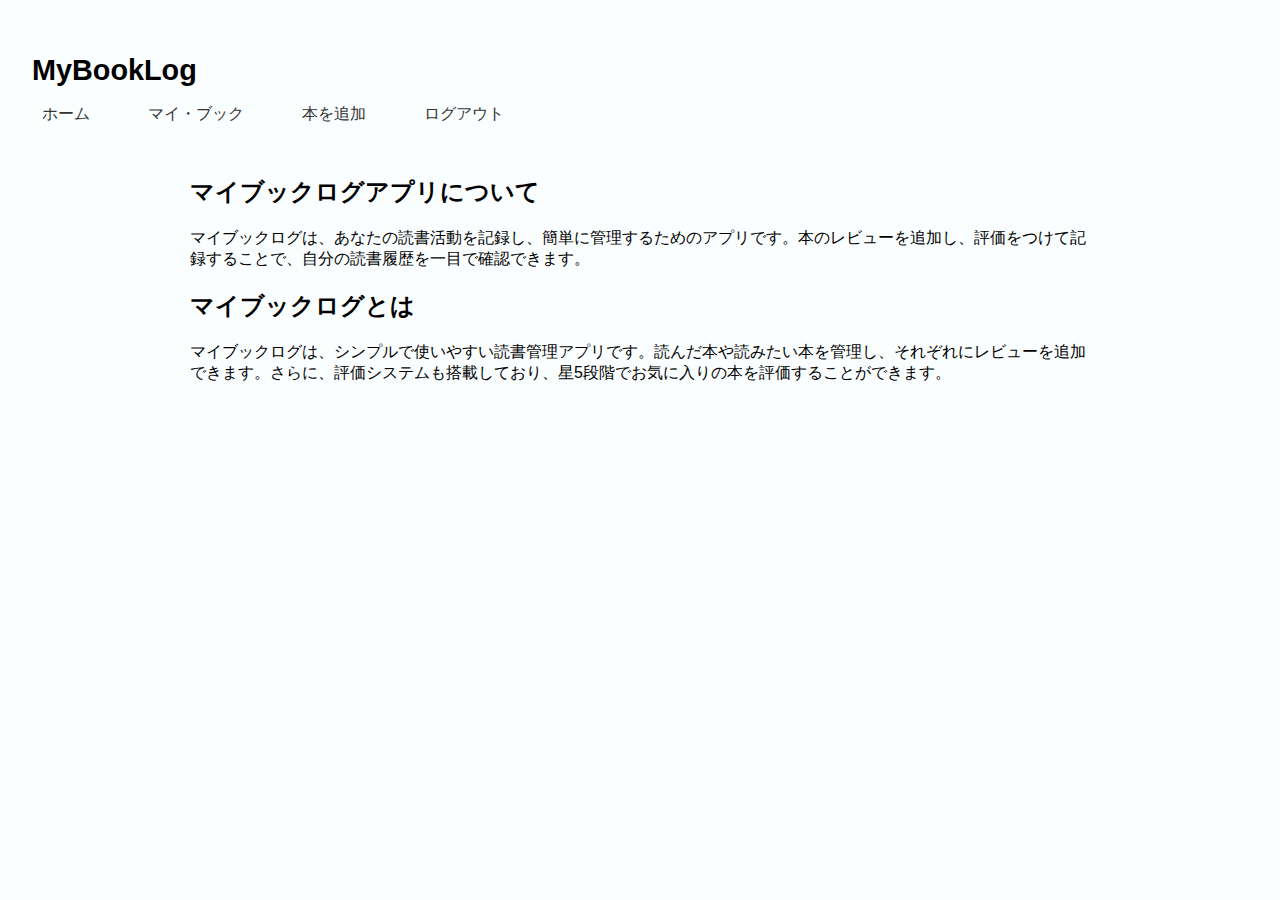
==== syousetu/index.html @ 85da59c8 "Add files via upload" ====
<!DOCTYPE html>
<html lang="ja">
<head>
    <meta charset="UTF-8">
    <meta name="viewport" content="width=device-width, initial-scale=1.0">
    <title>マイブックログ</title>
    <link rel="stylesheet" href="styles.css">
</head>
<body>

    <!-- ヘッダー -->
    <header id="my-book-header">
        <h1>&nbsp;&nbsp;MyBookLog</h1>
    </header>

    <!-- ナビゲーションバー -->
    <nav id="tab-nav">
        <ul>
            <li><a href="index.html">ホーム</a></li>
            <li><a href="my-books.html">マイ・ブック</a></li>
            <li><a href="add-book.html">本を追加</a></li>
            <li><a href="logout.html">ログアウト</a></li>
        </ul>
    </nav>

    <main>
        <section id="about-app">
            <h2>マイブックログアプリについて</h2>
            <p>マイブックログは、あなたの読書活動を記録し、簡単に管理するためのアプリです。本のレビューを追加し、評価をつけて記録することで、自分の読書履歴を一目で確認できます。</p>
        </section>

        <section id="about-booklog">
            <h2>マイブックログとは</h2>
            <p>マイブックログは、シンプルで使いやすい読書管理アプリです。読んだ本や読みたい本を管理し、それぞれにレビューを追加できます。さらに、評価システムも搭載しており、星5段階でお気に入りの本を評価することができます。</p>
        </section>
    </main>

    <div id="loading-screen" class="loading-screen">
        <div class="spinner"></div>
    </div>



</body>
</html>
---- syousetu/styles.css ----
/* スクロールバーを常に表示する */
html, body {
    overflow: scroll; /* 常にスクロールバーを表示 */
}

/* 全体のbodyスタイル */
body {
    font-family: Arial, sans-serif; /* ページ全体のフォント設定 */
    margin: 0; /* デフォルトのマージンを削除 */
    padding: 0; /* デフォルトのパディングを削除 */
    background-color: #fbfeff; /* 背景色をライトグレーに設定 */
    min-height: 100vh; /* ビューポートの高さに合わせる */
    box-sizing: border-box; /* パディングとボーダーを幅と高さに含める */
    padding-bottom: 5rem; /* フッターの高さに合わせて下部のパディングを調整 */
}


#my-book-header {
    background-color: #fbfeff; /* 背景色 */
    color: #000000; /* テキスト色 */
    padding: 0.5rem 1rem; /* 内側の余白を調整 */
    text-align: left; /* 左揃えに変更 */
    font-size: 0.9rem; /* フォントサイズを調整 */
	
    font-family: 'Anton', sans-serif;
    position: relative; /* 親要素の位置を相対に設定 */
    top: 3vh; /* フッターに近づけるために位置を調整 */
}





/* ナビゲーションバー */
#tab-nav {
    background-color: #fbfeff; /* 背景色 */
    display: flex;
    justify-content: flex-start; /* 左揃え */
    padding: 1rem 1rem; /* 上下と左右の余白 */
}

#tab-nav ul {
    list-style: none;
    margin: 0;
    padding: 0;
    display: flex;
}

#tab-nav li {
    margin-right: 1rem; /* タブ間の間隔 */
}

#tab-nav a {
    text-decoration: none; /* 下線を消す */
    color: #333; /* テキストの色 */
    padding: 0.5rem 1rem; /* 内側の余白 */
    border-radius: 8px; /* 角を丸める */
    transition: background-color 0.3s; /* ホバー時のアニメーション */
}

#tab-nav a:hover {
    background-color: #e0e0e0; /* ホバー時の背景色 */
}



/* ナビゲーションメニューのスタイル */
nav ul {
    list-style: none; /* デフォルトのリストスタイルを削除 */
    padding: 0; /* パディングを削除 */
    margin: 0; /* マージンを削除 */
}

nav ul li {
    display: inline; /* リストアイテムをインライン表示 */
    margin: 0 10px; /* リストアイテム間の間隔 */
}

nav ul li a {
    color: #fff; /* リンクの文字色を白に設定 */
    text-decoration: none; /* リンクの下線を削除 */
}

/* メインコンテンツのスタイル */
main {
    padding: 1rem; /* メインコンテンツの内側の余白 */
    max-width: 900px; /* 最大幅を800pxに制限 */
    margin: 0 auto; /* メインコンテンツを水平に中央揃え */
}

/* マイ・ブック内の書籍タイトルのスタイル */
#book-list h3 {
    font-size: 1.5em; /* フォントサイズを大きくする */
    margin: 0; /* マージンをリセット */
    padding: 0; /* パディングをリセット */
    font-weight: bold; /* 太字にする */
}


/* 本のリストのスタイル */
.book-list ul {
    list-style: none; /* デフォルトのリストスタイルを削除 */
    padding: 0; /* パディングを削除 */
    margin: 0; /* マージンを削除 */
}

.book-list ul li {
    background: #fff; /* 白い背景色 */
    border: 1px solid #ddd; /* ライトグレーのボーダー */
    margin-bottom: 10px; /* リストアイテム間の間隔 */
    padding: 20px; /* 内側の余白 */
    border-radius: 5px; /* 角を丸める */
    position: relative; /* 相対位置 */
    box-shadow: 0 4px 6px rgba(0, 0, 0, 0.1), 0 1px 3px rgba(0, 0, 0, 0.08); /* 立体的な影 */
}

.book-list ul li .delete-button {
    position: absolute; /* 絶対位置 */
    top: 10px;
    right: 10px;
    background: none; /* 背景を削除 */
    border: none; /* ボーダーなし */
    padding: 5px; /* 内側の余白 */
    cursor: pointer; /* カーソルをポインタにする */
    border-radius: 4px; /* 角を丸める */
}

.book-list ul li .delete-button svg {
    width: 20px; /* アイコンの幅 */
    height: 20px; /* アイコンの高さ */
}






.book-list ul li h3 {
    margin-top: 0; /* 上のマージンを削除 */
    margin-bottom: 5px; /* 下のマージンを設定 */
}

.book-list ul li p {
    margin: 5px 0; /* 上下のマージンを設定 */
}

.book-list ul li .rating {
    color: gold; /* 星の色を設定 */
    font-size: 1.2rem; /* 星のサイズを設定 */
}

.book-list ul li .review {
    margin-top: 10px; /* 上のマージンを設定 */
    font-style: italic; /* イタリック体 */
}



/* 本の追加フォームのスタイル */
.add-book form {
    background: #fff; /* 白い背景色 */
    border: 1px solid #ddd; /* ライトグレーのボーダー */
    padding: 20px 30px; /* 上下の余白を20pxに、左右の余白を40pxに設定 */
    border-radius: 10px; /* 角を丸める */
    display: flex;
    flex-direction: column; /* 縦に並べる */
    align-items: flex-start; /* フォーム要素を左揃え */
    position: relative; /* ボタンの位置を調整するために親要素を相対位置に設定 */
    box-shadow: 0 4px 6px rgba(0, 0, 0, 0.1), 0 1px 3px rgba(0, 0, 0, 0.08); /* 立体的な影 */
}


/* ラベルのスタイル */
.add-book form label {
    display: block; /* ラベルをブロック要素に設定 */
    margin-bottom: 1px; /* ラベル下のスペースを大きく */
    font-weight: bold; /* ラベルを太字にする */
    font-size: 1rem; /* ラベルの文字サイズを調整 */
}

/* 入力フィールドとテキストエリアのスタイル */
.add-book form input,
.add-book form textarea {
    width: calc(100% - 16px); /* 幅をフルに近づけ、パディングを差し引く */
    padding: 8px; /* 内側の余白 */
    margin-bottom: 15px; /* 下部のスペースを広げる */
    border: 1px solid #ddd; /* ライトグレーのボーダー */
    border-radius: 4px; /* 角を丸める */
    font-size: 1rem; /* フォントサイズを設定 */
}

/* テキストエリアのスタイル */
.add-book form textarea {
    height: 150px; /* テキストエリアの高さを150pxに設定 */
    resize: vertical; /* 縦方向にリサイズ可能にする（必要に応じて） */
}

/* 「本を追加」ボタンのスタイル */
.add-book form button {
    background-color: #007BFF; /* 青色の背景 */
    color: #fff; /* 白い文字色 */
    border: none; /* ボーダーなし */
    padding: 15px 30px; /* ボタン内の余白を広げる */
    cursor: pointer; /* カーソルをポインタにする */
    border-radius: 10px; /* 角を丸める */
    transition: background-color 0.3s ease; /* 背景色が変わるときにアニメーション */
    width: 100%; /* 幅を80%に設定して、フォームの中央に配置 */
    margin-top: 20px; /* 上に少しスペースを追加 */
    position: absolute;
    bottom: -100px; /* フォームの下にボタンをはみ出させる */
    left: 50%;
    transform: translateX(-50%); /* 横中央に配置 */
    font-size: 0.9rem; /* フォントサイズを少し小さくする */
    box-shadow: 0 4px 6px rgba(0, 0, 0, 0.1), 0 1px 3px rgba(0, 0, 0, 0.08); /* 立体的な影 */
}

/* ボタンのホバー効果 */
.add-book form button:hover {
    background-color: #0056b3; /* ホバー時に濃い青に変化 */
    color: #ffffff; /* ホバー時でも文字色は白 */
}

/* フォームの位置調整 */
.add-book form {
    margin-bottom: 50px; /* 下部に余白を追加 */
}



/* レーティングシステムのスタイル */
#rating {
    display: flex;
    flex-direction: row-reverse; /* 右から左に並べる */
    justify-content: flex-start; /* 星を左に配置 */
    margin-bottom: 10px;
    width: fit-content; /* 必要な幅だけ使用する */
}

#rating input {
    display: none; /* ラジオボタンを非表示 */
}

#rating label {
    font-size: 2rem;
    color: #ddd; /* 非選択状態の色 */
    cursor: pointer;
    margin-left: 5px; /* 左側にスペースを追加 */
}

/* 選択されたスターとその左側のスターもゴールドに */
#rating input:checked ~ label {
    color: gold;
}

#rating label:hover,
#rating label:hover ~ label {
    color: gold; /* ホバー時にスターを光らせる */
}

/* ラジオボタンがチェックされた時に全ての前のラベルを光らせる */
#rating input:checked + label,
#rating input:checked + label ~ label {
    color: gold;
}



/* 通知メッセージのスタイル */
#notification {
    position: fixed;
    top: 50%; /* 中央にするための位置調整 */
    left: 50%;
    transform: translate(-50%, -50%); /* 中央にするための位置調整 */
    background-color: grey;
    color: white;
    padding: 15px 30px;
    border-radius: 5px;
    font-size: 1rem;
    display: none; /* 初期状態では非表示 */
    z-index: 1000;
    text-align: center;
}

/* 通知を表示する時に使うクラス */
#notification.show {
    display: block;
}

/* レビュー詳細ボタンのスタイル */
.review-detail-button {
    background-color: white;
    color: #007bff;
    border: 2px solid #ffffff;
    padding: 10px 20px;
    border-radius: 5px;
    cursor: pointer;
    position: absolute; /* 親要素を基準に配置 */
    right: 10px; /* 右端から10px */
    bottom: 16px; /* 下端から10px */
    transition: background-color 0.3s, color 0.3s;
}

.review-detail-button:hover {
    background-color: #007bff;
    color: white;
}


/* 追加するスタイル: 親要素が相対位置であることを確認 */
li {
    position: relative;
}



/* 共通のモーダルスタイル */
.modal {
    display: none; /* 初期状態で非表示 */
    position: fixed;
    z-index: 1;
    left: 0;
    top: 0;
    width: 100%;
    height: 100%;
    background-color: rgba(0,0,0,0.4); /* 背景の暗いグラデーション */
    overflow: auto;
}

.modal-content {
    background-color: #fefefe;
    margin: 20% auto; /* モーダルが画面の中央から20%下に移動する */
    padding: 20px;
    border: 1px solid #888;
    width: 80%; /* 既存のスタイルから引き継ぐ */
    max-width: 700px; /* 80%から最大幅を少し広げる */
    height: auto; /* 高さを自動調整に設定 */
}


.close {
    color: #aaa;
    float: right;
    font-size: 28px;
    font-weight: bold;
}

.close:hover,
.close:focus {
    color: black;
    text-decoration: none;
    cursor: pointer;
}





.modal-buttons {
    display: flex;
    justify-content: space-around;
    margin-top: 20px;
}

.modal-btn {
    padding: 10px 15px;
    border: none;
    cursor: pointer;
    border-radius: 3px;
    font-size: 16px;
    width: 48%; /* ボタンの幅を均等に */
}

.yes-btn {
    background-color: #007bff; /* 青色 */
    color: white;
}

.no-btn {
    background-color: #6c757d; /* グレー */
    color: white;
}




/* ここからログイン画面専用スタイル */
#login-page {
    display: flex;
    justify-content: center;
    align-items: center;
    height: 100vh; /* View Heightの100%を使って画面を中央寄せ */
    background-color: #f5f5f5; /* グレーを基調とした背景色 */
}

#login-page .login-container {
    background-color: white;
    padding: 20px;
    border-radius: 5px;
    box-shadow: 0 0 10px rgba(0, 0, 0, 0.1);
    width: 300px;
    text-align: center;
}

#login-page .form-group {
    margin-bottom: 15px;
}

#login-page label {
    display: block;
    margin-bottom: 5px;
}

#login-page input {
    width: 100%;
    padding: 8px;
    box-sizing: border-box;
    border: 1px solid #ccc;
    border-radius: 4px;
}

#login-page button {
    width: 100%;
    padding: 10px;
    background-color: #007BFF;
    color: white;
    border: none;
    border-radius: 4px;
    cursor: pointer;
}

#login-page button:hover {
    background-color: #0056b3;
}

#login-page a {
    color: #007BFF;
    text-decoration: none;
}

#login-page a:hover {
    text-decoration: underline;
}






/* ここからログアウト画面専用スタイル */
#logout-page {
    display: flex;
    justify-content: center;
    align-items: center;
    height: 100vh; /* View Heightの100%を使って画面を中央寄せ */
    background-color: #f5f5f5; /* グレーを基調とした背景色 */
}

#logout-page .logout-container {
    background-color: white;
    padding: 20px;
    border-radius: 5px;
    box-shadow: 0 0 10px rgba(0, 0, 0, 0.1);
    width: 300px;
    text-align: center;
}

#logout-page h2 {
    margin-bottom: 15px;
}

#logout-page p {
    margin-bottom: 20px;
}

#logout-page button {
    width: 100%;
    padding: 10px;
    background-color: #007BFF;
    color: white;
    border: none;
    border-radius: 4px;
    cursor: pointer;
}

#logout-page button:hover {
    background-color: #0056b3;
}

#logout-page a {
    color: #007BFF;
    text-decoration: none;
}

#logout-page a:hover {
    text-decoration: underline;
}



/* ログイン画面のコンテナスタイル */
.login-again-container {
    background-color: #fff;
    padding: 20px;
    border-radius: 8px;
    box-shadow: 0 4px 8px rgba(0, 0, 0, 0.1);
    width: 300px;
    max-width: 90%; /* 最大幅を制限し、中央に配置するために使う */
    text-align: center; /* テキストを中央に配置 */
}

.login-again-container h2 {
    font-size: 24px;
    color: #333;
    margin-bottom: 10px;
}

.login-again-container p {
    color: #555;
    margin-bottom: 20px;
}

/* ボタンのスタイル */
.btn-return-login button {
    width: 100%;
    padding: 10px;
    background-color: #007BFF;
    color: white;
    border: none;
    border-radius: 4px;
    cursor: pointer;
    text-align: center;
    transition: background-color 0.3s ease-in-out, color 0.3s ease-in-out;
    box-shadow: 0 4px 6px rgba(0, 0, 0, 0.1), 0 1px 3px rgba(0, 0, 0, 0.08); /* 立体的な影 */
}

.btn-return-login button:hover {
    background-color: #0056b3;
    color: white;
}

.btn-return-login a {
    color: #007BFF;
    text-decoration: none;
}

.btn-return-login a:hover {
    text-decoration: underline;
}



.book-list ul li .delete-button {
    position: absolute; /* 絶対位置 */
    top: 10px;
    right: 10px;
    background: none; /* 背景を削除 */
    border: none; /* ボーダーなし */
    padding: 5px; /* 内側の余白 */
    cursor: pointer; /* カーソルをポインタにする */
    border-radius: 4px; /* 角を丸める */
}

.book-list ul li .delete-button svg {
    width: 20px; /* アイコンの幅 */
    height: 20px; /* アイコンの高さ */
}



.book-header {
    display: flex;
    justify-content: space-between;
    align-items: center;
}

.book-header h3 {
    margin: 0;
    font-size: 1.2rem;
}

.book-header .read-date {
    font-size: 0.9rem;
    color: #666;
}


.sort-options-right {
    text-align: right; /* 右寄せ */
    margin-bottom: 20px; /* 下の余白 */
    margin-top: -40px; /* 少し上にズラす */
    display: inline-block; /* 横に並べるためにブロックではなくインラインブロックにする */
    margin-right: 20px; /* 右側に少しスペースを空ける */
}

.sort-options {
    text-align: right; /* 親要素を右寄せ */
}

#sort-order, #sort-order-date {
    padding: 8px;
    font-size: 14px; /* 少し小さめに */
    background-color: #fbfeff; /* ベースカラーを白に */
    border: 2px solid #fbfeff; /* 枠線を青色に固定 */
    border-radius: 6px; /* 角丸を少し小さめに */
    color: #007BFF; /* 文字色を青に */
    cursor: pointer;
    transition: background-color 0.1s ease-in-out, transform 0.1s ease-in-out; /* ホバー時のアニメーション */
}

#sort-order:hover, #sort-order-date:hover {
    background-color: #007BFF; /* ホバー時に濃い青に */
    transform: scale(1.05); /* やや大きくする */
    color: #ffffff; /* ホバー時の文字色を白に */
}

/* フォーカス時に黒い枠が表示されるのを抑える */
#sort-order:focus, #sort-order-date:focus {
    outline: none; /* フォーカス時のデフォルト枠を削除 */
    border: 1px solid transparent; /* 黒い枠を透明にする */
}


/* ページネーションのスタイルを追加 */
.pagination {
    display: flex;
    justify-content: center;
    margin-top: 20px;
}

#pagination-list {
    list-style-type: none;
    padding: 0;
    display: flex;
}

#pagination-list li {
    margin: 0 5px;
}

#pagination-list a {
    text-decoration: none;
    color: #007BFF;
    padding: 5px 10px;
    border-radius: 4px;
}

#pagination-list a.active, #pagination-list a:hover {
    color: #0056b3;
    font-weight: bold;
    background-color: #e0e0e0;
}

#pagination-list a.disabled {
    color: #ccc;
    pointer-events: none;
}
    



.sort-options-left, .sort-options-right {
    display: inline-block; /* 並行配置のために inline-block を使用 */
    vertical-align: top;   /* 上端をそろえるために配置 */
}


/* ソートオプションのレイアウト調整 */
.sort-options-left {
    display: flex;
    align-items: center;
    margin-right: 20px; /* 右側の余白調整 */
}

.search-label {
    margin-right: 10px;
}

#search-input {
    padding: 5px;
    width: 50%;
    max-width: 400px; /* 最大幅を設定 */
    font-size: 14px;
    border: 1px solid #ccc;
    border-radius: 4px;
    box-shadow: 0 4px 6px rgba(0, 0, 0, 0.1), 0 1px 3px rgba(0, 0, 0, 0.08); /* 立体的な影 */
}




.loading-screen {
    position: fixed;
    top: 0;
    left: 0;
    width: 100%;
    height: 100%;
    background-color: rgba(255, 255, 255, 0.8);
    display: flex;
    justify-content: center;
    align-items: center;
    z-index: 9999; /* 他の要素より高い値に設定 */
    visibility: hidden;
    opacity: 0;
    transition: visibility 0s linear 0.3s, opacity 0.3s linear;
}

.loading-screen.active {
    visibility: visible;
    opacity: 1;
    transition-delay: 0s;
}


/* スピナーのスタイル */
.spinner {
    width: 50px;
    height: 50px;
    border: 6px solid #ccc;
    border-top: 6px solid #007BFF; /* スピナーのアクセントカラー */
    border-radius: 50%;
    animation: spin 1s linear infinite;
}

/* スピナーのアニメーション */
@keyframes spin {
    0% {
        transform: rotate(0deg);
    }
    100% {
        transform: rotate(360deg);
    }
}
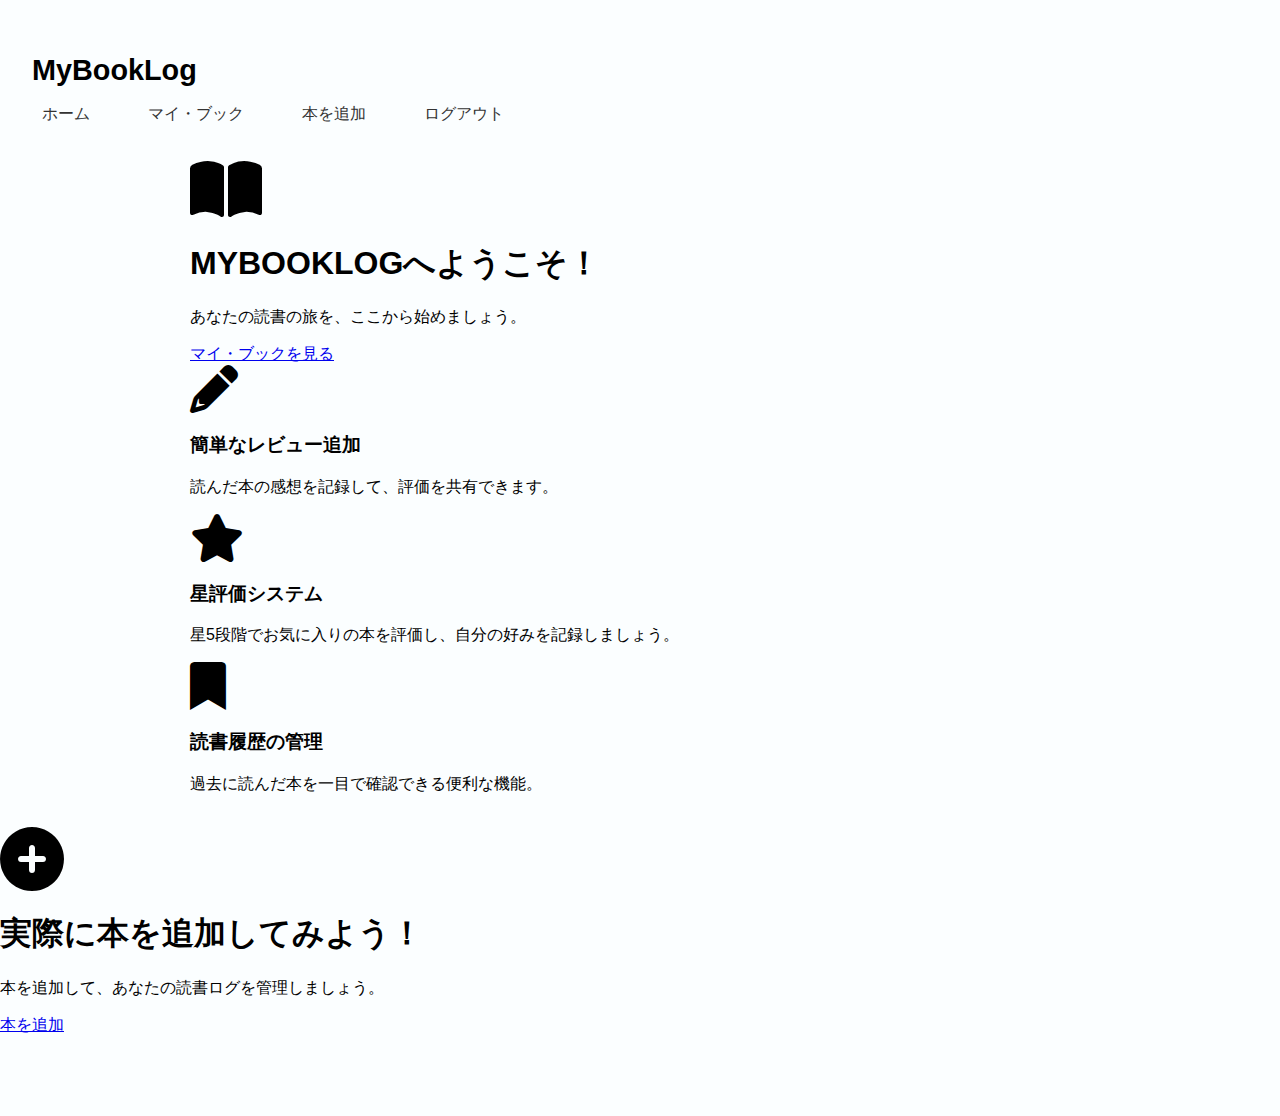
==== commit 05d72877: "Update index.html" ====
--- a/syousetu/index.html
+++ b/syousetu/index.html
@@ -1,10 +1,13 @@
 <!DOCTYPE html>
 <html lang="ja">
+    
 <head>
     <meta charset="UTF-8">
     <meta name="viewport" content="width=device-width, initial-scale=1.0">
     <title>マイブックログ</title>
     <link rel="stylesheet" href="styles.css">
+    <!-- Font AwesomeのCDNリンクを追加 -->
+    <link rel="stylesheet" href="https://cdnjs.cloudflare.com/ajax/libs/font-awesome/6.0.0-beta3/css/all.min.css">
 </head>
 <body>
 
@@ -23,23 +26,57 @@
         </ul>
     </nav>
 
-    <main>
-        <section id="about-app">
-            <h2>マイブックログアプリについて</h2>
-            <p>マイブックログは、あなたの読書活動を記録し、簡単に管理するためのアプリです。本のレビューを追加し、評価をつけて記録することで、自分の読書履歴を一目で確認できます。</p>
+    <!-- メインコンテンツ -->
+    <main id="main-content">
+        <section id="hero-section">
+            <div class="hero-image">
+                <i class="fas fa-book-open fa-4x"></i> <!-- アイコンを追加 -->
+            </div>
+            <div class="hero-text">
+                <h1>MYBOOKLOGへようこそ！</h1>
+                <p>あなたの読書の旅を、ここから始めましょう。</p>
+                <a href="my-books.html" class="cta-button">マイ・ブックを見る</a>
+            </div>
         </section>
 
-        <section id="about-booklog">
-            <h2>マイブックログとは</h2>
-            <p>マイブックログは、シンプルで使いやすい読書管理アプリです。読んだ本や読みたい本を管理し、それぞれにレビューを追加できます。さらに、評価システムも搭載しており、星5段階でお気に入りの本を評価することができます。</p>
+
+
+
+        <section id="features">
+            <div class="feature-item">
+                <i class="fas fa-pencil-alt fa-3x"></i> <!-- アイコンを追加 -->
+                <h3>簡単なレビュー追加</h3>
+                <p>読んだ本の感想を記録して、評価を共有できます。</p>
+            </div>
+            <div class="feature-item">
+                <i class="fas fa-star fa-3x"></i> <!-- アイコンを追加 -->
+                <h3>星評価システム</h3>
+                <p>星5段階でお気に入りの本を評価し、自分の好みを記録しましょう。</p>
+            </div>
+            <div class="feature-item">
+                <i class="fas fa-bookmark fa-3x"></i> <!-- アイコンを追加 -->
+                <h3>読書履歴の管理</h3>
+                <p>過去に読んだ本を一目で確認できる便利な機能。</p>
+            </div>
         </section>
     </main>
 
+    <!-- 新しく追加するセクション -->
+    <section id="add-book-prompt" class="hero-section">
+        <div class="hero-image">
+            <i class="fas fa-plus-circle fa-4x"></i> <!-- アイコンを追加 -->
+        </div>
+        <div class="hero-text">
+            <h1>実際に本を追加してみよう！</h1>
+            <p>本を追加して、あなたの読書ログを管理しましょう。</p>
+            <a href="add-book.html" class="cta-button">本を追加</a>
+        </div>
+    </section>
+
+    <!-- ローディング画面 -->
     <div id="loading-screen" class="loading-screen">
         <div class="spinner"></div>
     </div>
 
-
-
 </body>
 </html>
--- a/syousetu/styles.css
+++ b/syousetu/styles.css
@@ -267,26 +267,88 @@
 
 
 
+/* オーバーレイのスタイル */
+#overlay {
+    display: none; /* 初期状態では非表示 */
+    position: fixed;
+    top: 0;
+    left: 0;
+    width: 100%;
+    height: 100%;
+    background-color: rgba(0, 0, 0, 0.5); /* グレーアウト背景 */
+    z-index: 999; /* 通知の下に配置 */
+}
+
 /* 通知メッセージのスタイル */
 #notification {
     position: fixed;
-    top: 50%; /* 中央にするための位置調整 */
+    top: 50%;
     left: 50%;
-    transform: translate(-50%, -50%); /* 中央にするための位置調整 */
-    background-color: grey;
-    color: white;
-    padding: 15px 30px;
-    border-radius: 5px;
+    transform: translate(-50%, -50%);
+    background-color: #fff; /* 白い背景 */
+    color: #333; /* 通常の文字色 */
+    padding: 30px 60px;
+    border-radius: 20px;
     font-size: 1rem;
-    display: none; /* 初期状態では非表示 */
+    display: none;
     z-index: 1000;
     text-align: center;
+    box-shadow: 0 0 15px rgba(0, 0, 0, 0.3); /* 影をつけて浮き上がる感じ */
+    opacity: 0;
+    animation: showNotification 0.5s ease-out forwards; /* 表示時のアニメーション */
+    max-width: 400px; /* 最大幅を設定 */
+    width: 100%; /* 幅を広めに設定 */
+    height: auto; /* 高さを自動調整 */
 }
 
 /* 通知を表示する時に使うクラス */
 #notification.show {
     display: block;
-}
+    animation: showNotification 0.5s ease-out forwards; /* アニメーションで表示 */
+}
+
+/* オーバーレイを表示する時に使うクラス */
+#overlay.show {
+    display: block;
+}
+
+/* 通知のアニメーション（表示時） */
+@keyframes showNotification {
+    0% {
+        transform: translate(-50%, -40%); /* 上から浮き上がる */
+        opacity: 0;
+    }
+    100% {
+        transform: translate(-50%, -50%); /* 通常の位置に */
+        opacity: 1;
+    }
+}
+
+/* 通知のアニメーション（非表示時） */
+@keyframes hideNotification {
+    0% {
+        transform: translate(-50%, -50%); /* 通常位置 */
+        opacity: 1;
+    }
+    100% {
+        transform: translate(-50%, -40%); /* 上に浮き上がる */
+        opacity: 0;
+    }
+}
+
+/* 通知を非表示にするときのアニメーション */
+#notification.hide {
+    animation: hideNotification 0.5s ease-out forwards; /* 非表示時のアニメーション */
+}
+
+.hide {
+    opacity: 0;  /* 完全に透明に */
+    transition: opacity 0.5s ease-out;  /* アニメーション */
+}
+
+
+
+
 
 /* レビュー詳細ボタンのスタイル */
 .review-detail-button {
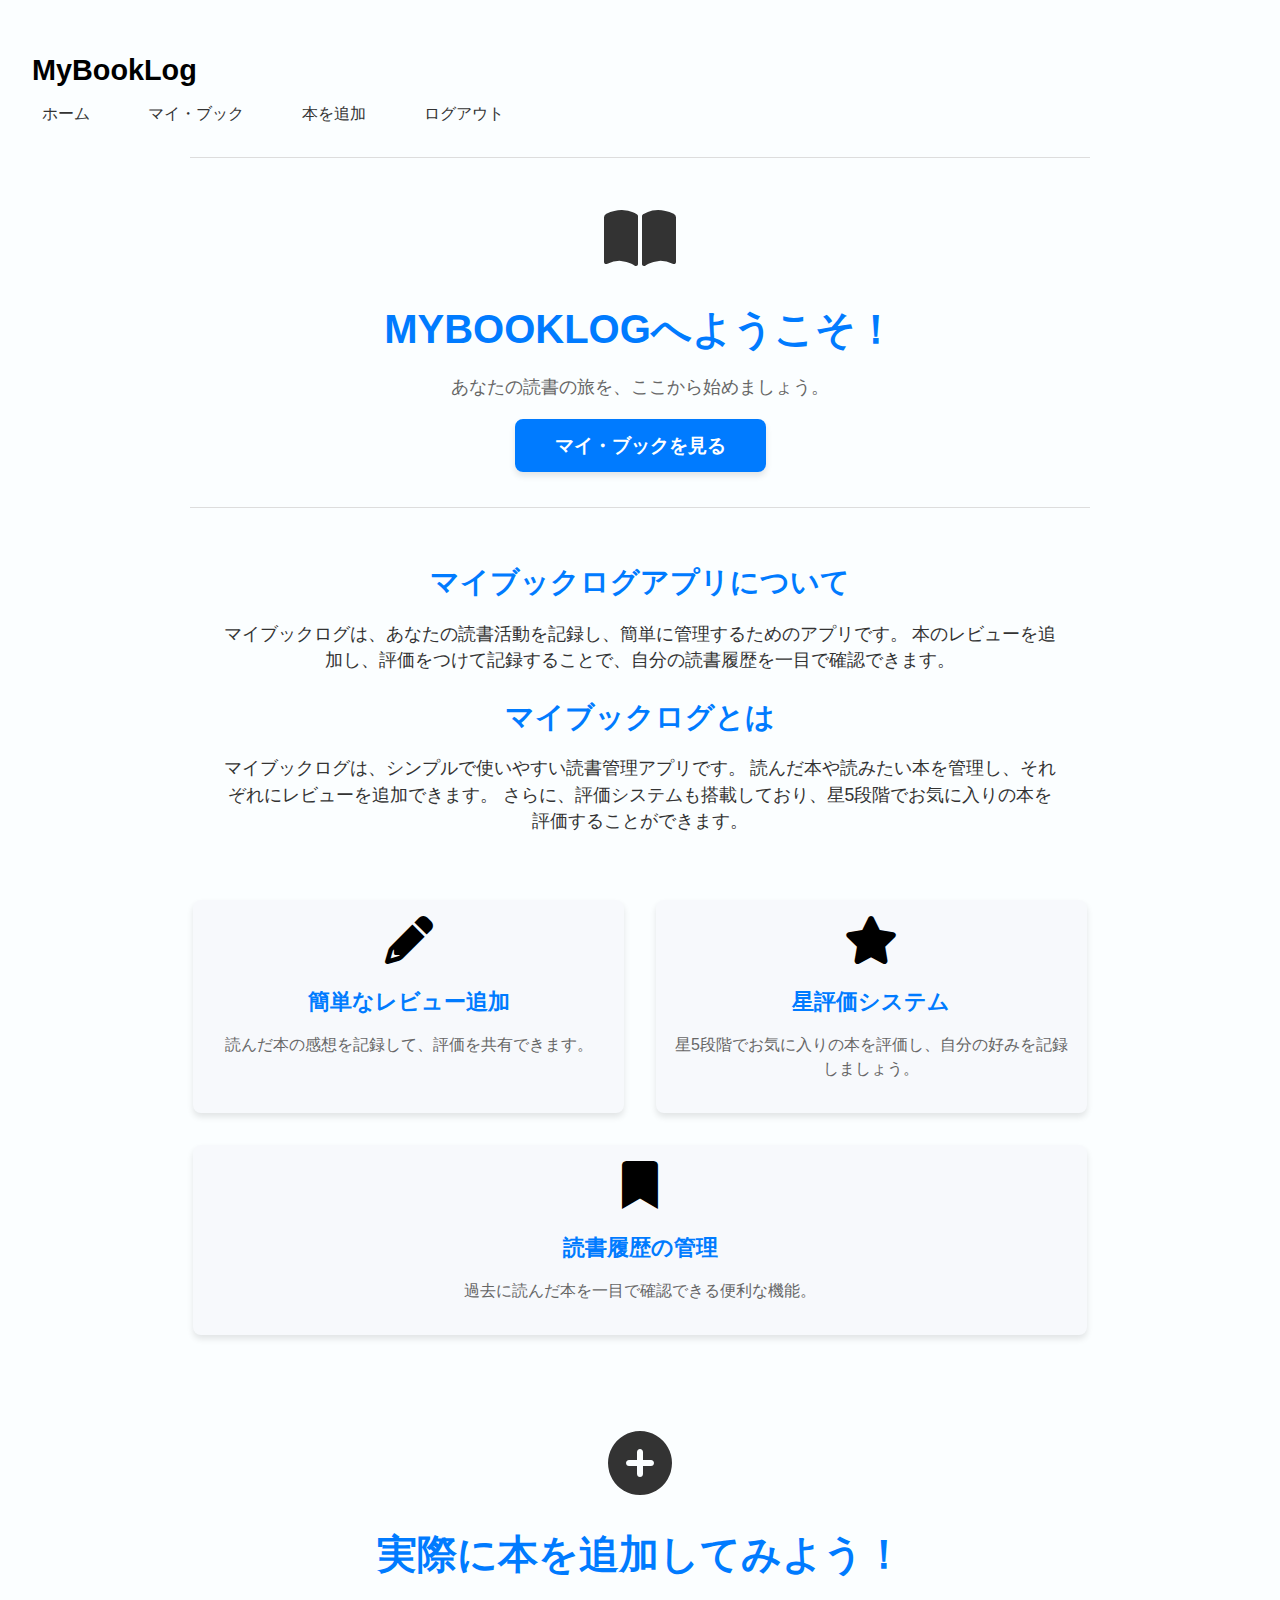
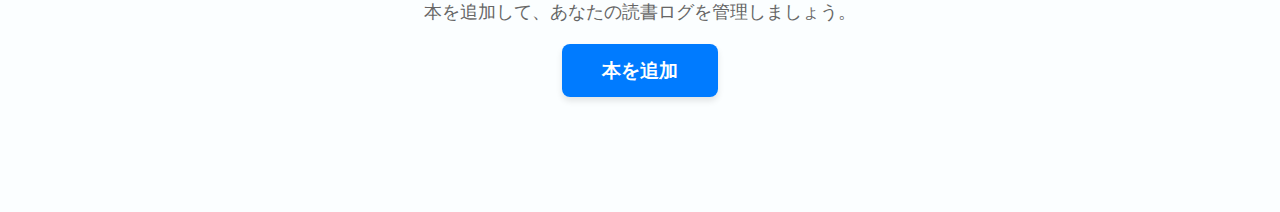
==== commit 4e34ffc2: "Update index.html" ====
--- a/syousetu/index.html
+++ b/syousetu/index.html
@@ -39,7 +39,25 @@
             </div>
         </section>
 
-
+        <!-- 新しいセクションをhero-sectionの後に追加 -->
+        <section id="about-content">
+            <section id="about-app">
+                <h2>マイブックログアプリについて</h2>
+                <p>
+                    マイブックログは、あなたの読書活動を記録し、簡単に管理するためのアプリです。
+                    本のレビューを追加し、評価をつけて記録することで、自分の読書履歴を一目で確認できます。
+                </p>
+            </section>
+    
+            <section id="about-booklog">
+                <h2>マイブックログとは</h2>
+                <p>
+                    マイブックログは、シンプルで使いやすい読書管理アプリです。
+                    読んだ本や読みたい本を管理し、それぞれにレビューを追加できます。
+                    さらに、評価システムも搭載しており、星5段階でお気に入りの本を評価することができます。
+                </p>
+            </section>
+        </section>
 
 
         <section id="features">
--- a/syousetu/styles.css
+++ b/syousetu/styles.css
@@ -132,6 +132,13 @@
     height: 20px; /* アイコンの高さ */
 }
 
+/* 添え文のスタイル */
+.add-book form small {
+    display: block; /* 改行を追加 */
+    margin-top: 5px; /* 上部に余白を追加 */
+    font-size: 0.9rem; /* 少し小さい文字サイズ */
+    color: #888; /* グレー色に設定 */
+}
 
 
 
@@ -157,76 +164,135 @@
 }
 
 
-
-/* 本の追加フォームのスタイル */
-.add-book form {
-    background: #fff; /* 白い背景色 */
-    border: 1px solid #ddd; /* ライトグレーのボーダー */
-    padding: 20px 30px; /* 上下の余白を20pxに、左右の余白を40pxに設定 */
-    border-radius: 10px; /* 角を丸める */
-    display: flex;
-    flex-direction: column; /* 縦に並べる */
-    align-items: flex-start; /* フォーム要素を左揃え */
-    position: relative; /* ボタンの位置を調整するために親要素を相対位置に設定 */
-    box-shadow: 0 4px 6px rgba(0, 0, 0, 0.1), 0 1px 3px rgba(0, 0, 0, 0.08); /* 立体的な影 */
-}
-
-
-/* ラベルのスタイル */
-.add-book form label {
-    display: block; /* ラベルをブロック要素に設定 */
-    margin-bottom: 1px; /* ラベル下のスペースを大きく */
-    font-weight: bold; /* ラベルを太字にする */
-    font-size: 1rem; /* ラベルの文字サイズを調整 */
-}
-
-/* 入力フィールドとテキストエリアのスタイル */
-.add-book form input,
-.add-book form textarea {
-    width: calc(100% - 16px); /* 幅をフルに近づけ、パディングを差し引く */
-    padding: 8px; /* 内側の余白 */
-    margin-bottom: 15px; /* 下部のスペースを広げる */
-    border: 1px solid #ddd; /* ライトグレーのボーダー */
+/* ファイル入力のスタイル */
+.add-book form input[type="file"] {
+    padding: 8px; /* 内側の余白を調整 */
+    border: 1px solid #ddd; /* ボーダーを設定 */
     border-radius: 4px; /* 角を丸める */
     font-size: 1rem; /* フォントサイズを設定 */
+    display: block; /* ブロック表示にする */
+    margin-top: 5px; /* 上部の余白を追加 */
+    background: #fff;
+
+}
+
+/* 画像のプレビュー表示 */
+#image-preview {
+    margin-top: 10px;
+    max-width: 100%; /* 画像の最大幅を100%に設定 */
+    max-height: 200px; /* 高さを200pxに制限 */
+    object-fit: cover; /* 画像の比率を保ちながら収める */
+}
+
+
+
+
+
+/* フォーム全体のスタイル */
+.add-book form {
+    display: flex;
+    flex-direction: column; /* 縦に並べる */
+    gap: 10px; /* フォーム項目間のスペースを狭める */
+    width: 800px; /* フォームの幅を800pxに設定 */
+    margin: 30px auto; /* 上部に余白を追加して中央に配置 */
+    padding-top: 30px; /* 上部の余白を追加 */
+}
+
+/* 入力項目ごとのスタイル */
+.add-book form label {
+    font-size: 1.1rem; /* ラベルの文字サイズを少し大きく */
+    font-weight: bold;
+    color: #333;
+    display: inline-block; /* ラベルをインラインにして横並びにする */
+    width: 25%; /* ラベルの幅を25%に設定 */
+    text-align: left; /* ラベルのテキストを左揃え */
+    margin-right: 20px; /* ラベルと入力フィールドの間にスペース */
+}
+
+/* フォームの各入力グループのスタイル */
+.add-book form .form-group {
+    display: flex;
+    justify-content: flex-start; /* 左側にラベル、右側に入力フィールド */
+    align-items: center; /* 上下を揃える */
+    gap: 10px; /* ラベルと入力フィールドの間隔を狭める */
+}
+
+/* 入力フィールドのスタイル */
+.add-book form .form-group input,
+.add-book form .form-group textarea {
+    width: 70%; /* 入力フォームの幅を70%に設定 */
+    padding: 10px; /* 内側の余白を調整 */
+    border: 2px solid #ccc; /* 枠線を2pxにし、色を少し濃く */
+    border-radius: 6px; /* 角を少し丸める */
+    font-size: 1.1rem; /* フォントサイズを少し大きく */
+    box-sizing: border-box; /* パディングを含む幅を計算する */
+    box-shadow: 0 2px 4px rgba(0, 0, 0, 0.1); /* 軽い影を追加 */
+    transition: border-color 0.3s ease, box-shadow 0.3s ease; /* フォーカス時のアニメーション */
+}
+
+/* フォーカス時のスタイル */
+.add-book form .form-group input:focus,
+.add-book form .form-group textarea:focus {
+    border-color: #007BFF; /* フォーカス時に青い枠線に */
+    box-shadow: 0 0 8px rgba(0, 123, 255, 0.5); /* フォーカス時の影を強調 */
+    outline: none; /* デフォルトのアウトラインを削除 */
+}
+
+
+/* 添え文（smallタグ）のスタイル */
+.add-book form small {
+    display: block; /* ブロック表示にして次の行に配置 */
+    margin-top: 3px; /* 上部に余白を追加 */
+    font-size: 0.9rem; /* 少し小さい文字サイズ */
+    color: #888; /* グレー色に設定 */
+    width: 100%; /* 幅を100%にして親要素の幅に合わせる */
+    text-align: right; /* 文字を右揃えにする */
+    margin-left: 0; /* 余計な左のマージンを削除 */
+}
+
+/* 評価のラジオボタンのスタイル */
+#rating {
+    display: flex;
+    gap: 3px; /* ラジオボタン間隔を狭く */
+    justify-content: flex-start; /* ラジオボタンの並びを左詰め */
 }
 
 /* テキストエリアのスタイル */
 .add-book form textarea {
-    height: 150px; /* テキストエリアの高さを150pxに設定 */
-    resize: vertical; /* 縦方向にリサイズ可能にする（必要に応じて） */
+    width: 70%; /* 入力フォームの幅を広げる */
+    height: 180px; /* テキストエリアの高さを増加 */
+    padding: 12px;
+    font-size: 1.1rem;
+    resize: vertical; /* 縦方向にリサイズ可能 */
+    border: 1px solid #ddd;
+    border-radius: 6px;
 }
 
 /* 「本を追加」ボタンのスタイル */
 .add-book form button {
-    background-color: #007BFF; /* 青色の背景 */
-    color: #fff; /* 白い文字色 */
-    border: none; /* ボーダーなし */
-    padding: 15px 30px; /* ボタン内の余白を広げる */
-    cursor: pointer; /* カーソルをポインタにする */
-    border-radius: 10px; /* 角を丸める */
-    transition: background-color 0.3s ease; /* 背景色が変わるときにアニメーション */
-    width: 100%; /* 幅を80%に設定して、フォームの中央に配置 */
-    margin-top: 20px; /* 上に少しスペースを追加 */
-    position: absolute;
-    bottom: -100px; /* フォームの下にボタンをはみ出させる */
-    left: 50%;
-    transform: translateX(-50%); /* 横中央に配置 */
-    font-size: 0.9rem; /* フォントサイズを少し小さくする */
-    box-shadow: 0 4px 6px rgba(0, 0, 0, 0.1), 0 1px 3px rgba(0, 0, 0, 0.08); /* 立体的な影 */
-}
-
-/* ボタンのホバー効果 */
+    background-color: #007BFF;
+    color: white;
+    border: none;
+    padding: 15px 30px;
+    cursor: pointer;
+    border-radius: 10px;
+    transition: background-color 0.3s ease;
+    width: 100%;
+    font-size: 1.1rem;
+    margin-top: 50px; /* 上に少しスペースを追加 */
+    box-shadow: 0 4px 6px rgba(0, 0, 0, 0.1); /* 軽い影を追加 */
+}
+
 .add-book form button:hover {
-    background-color: #0056b3; /* ホバー時に濃い青に変化 */
-    color: #ffffff; /* ホバー時でも文字色は白 */
-}
+    background-color: #0056b3;
+}
+
+
 
 /* フォームの位置調整 */
 .add-book form {
     margin-bottom: 50px; /* 下部に余白を追加 */
 }
-
 
 
 /* レーティングシステムのスタイル */
@@ -236,6 +302,7 @@
     justify-content: flex-start; /* 星を左に配置 */
     margin-bottom: 10px;
     width: fit-content; /* 必要な幅だけ使用する */
+    gap: 1px; /* 星の間隔を詰める */
 }
 
 #rating input {
@@ -246,8 +313,9 @@
     font-size: 2rem;
     color: #ddd; /* 非選択状態の色 */
     cursor: pointer;
-    margin-left: 5px; /* 左側にスペースを追加 */
-}
+    margin-left: 0px; /* 左側のスペースを調整して間隔を詰める */
+}
+
 
 /* 選択されたスターとその左側のスターもゴールドに */
 #rating input:checked ~ label {
@@ -265,6 +333,15 @@
     color: gold;
 }
 
+
+
+.modal {
+    display: none; /* 初期状態では非表示 */
+}
+
+.modal.show {
+    display: block; /* クラス付与時に表示 */
+}
 
 
 /* オーバーレイのスタイル */
@@ -347,6 +424,56 @@
 }
 
 
+/* モーダルのコンテンツ内のスタイル */
+.modal-content {
+    position: absolute;
+    top: 50%;
+    left: 50%;
+    transform: translate(-50%, -50%);
+    background: #fff;
+    padding: 20px;
+    border-radius: 10px;
+    box-shadow: 0 4px 15px rgba(0, 0, 0, 0.3);
+    z-index: 2;
+    transition: transform 0.3s ease, opacity 0.3s ease; /* アニメーション効果 */
+    opacity: 1;
+    width: 80%;
+    max-width: 600px; /* モーダルの最大幅 */
+}
+
+/* モーダル内のテキストのスタイル */
+.modal-content h3, .modal-content p {
+    text-align: left; /* 左揃え */
+    margin-bottom: 1rem; /* 各項目間にマージンを追加 */
+}
+
+/* 各項目のタイトル（強調） */
+.modal-content strong {
+    font-weight: bold;
+}
+
+/* モーダル内のレビュー内容のスタイル */
+.modal-content p {
+    font-size: 1rem; /* 文字サイズを調整 */
+    line-height: 1.5; /* 行間を広げて読みやすく */
+    color: #333; /* 通常のテキスト色 */
+}
+
+/* タイトルや著者などの内容のレイアウト調整 */
+.modal-content h3 {
+    font-size: 1.6rem; /* タイトルのフォントサイズを調整 */
+}
+
+/* 評価の表示 */
+.modal-content p strong {
+    margin-right: 5px; /* 評価タイトルと評価部分の間に少しスペース */
+}
+
+/* レビューの改行処理 */
+.modal-content p br {
+    margin-bottom: 0.5rem; /* 各改行間に余白を追加 */
+}
+
 
 
 
@@ -377,48 +504,72 @@
 
 
 
-/* 共通のモーダルスタイル */
-.modal {
-    display: none; /* 初期状態で非表示 */
+/* オーバーレイのスタイル */
+.modal-overlay {
     position: fixed;
-    z-index: 1;
+    top: 0;
     left: 0;
-    top: 0;
     width: 100%;
     height: 100%;
-    background-color: rgba(0,0,0,0.4); /* 背景の暗いグラデーション */
-    overflow: auto;
-}
-
+    background: rgba(0, 0, 0, 0.5); /* 背景を半透明グレーに設定 */
+    z-index: 1; /* モーダルコンテンツの下に配置 */
+    display: none; /* 初期は非表示 */
+}
+
+/* モーダル全体の表示時のスタイル */
+.modal.show .modal-overlay {
+    display: block;
+}
+
+/* モーダルコンテンツのスタイル */
 .modal-content {
-    background-color: #fefefe;
-    margin: 20% auto; /* モーダルが画面の中央から20%下に移動する */
-    padding: 20px;
-    border: 1px solid #888;
-    width: 80%; /* 既存のスタイルから引き継ぐ */
-    max-width: 700px; /* 80%から最大幅を少し広げる */
-    height: auto; /* 高さを自動調整に設定 */
-}
-
-
+    position: fixed;
+    top: 50%;
+    left: 50%;
+    transform: translate(-50%, -50%) scale(0.8); /* 初期は小さく縮小 */
+    background: #ffffff; /* モーダルの背景色 */
+    color: #333333; /* テキストカラー */
+    padding: 20px 30px; /* 内側の余白 */
+    border-radius: 10px; /* モーダルの角を丸く */
+    box-shadow: 0 4px 15px rgba(0, 0, 0, 0.3); /* 立体感のある影 */
+    z-index: 2;
+    opacity: 0; /* 初期は透明 */
+    animation: scaleUp 0.3s ease-out forwards; /* 拡大表示のアニメーション */
+    max-width: 500px; /* 最大幅を制限 */
+    width: 90%; /* モバイルにも対応する幅設定 */
+    text-align: center; /* コンテンツを中央揃え */
+}
+
+/* モーダルが表示されるときのアニメーション */
+@keyframes scaleUp {
+    0% {
+        transform: translate(-50%, -50%) scale(0.8); /* 縮小した状態 */
+        opacity: 0;
+    }
+    100% {
+        transform: translate(-50%, -50%) scale(1); /* 拡大 */
+        opacity: 1;
+    }
+}
+
+/* クローズボタン */
 .close {
-    color: #aaa;
-    float: right;
-    font-size: 28px;
-    font-weight: bold;
-}
-
-.close:hover,
-.close:focus {
-    color: black;
-    text-decoration: none;
+    position: absolute;
+    top: 10px;
+    right: 10px;
+    font-size: 1.5rem;
+    color: #555555;
+    background: none;
+    border: none;
     cursor: pointer;
-}
-
-
-
-
-
+    transition: color 0.3s ease;
+}
+
+.close:hover {
+    color: #ff0000; /* ホバー時のクローズボタンカラー */
+}
+
+/* ボタンのスタイル */
 .modal-buttons {
     display: flex;
     justify-content: space-around;
@@ -426,24 +577,27 @@
 }
 
 .modal-btn {
-    padding: 10px 15px;
+    padding: 10px 20px;
     border: none;
     cursor: pointer;
-    border-radius: 3px;
-    font-size: 16px;
-    width: 48%; /* ボタンの幅を均等に */
+    border-radius: 5px;
+    font-size: 1rem;
+    width: 40%; /* ボタンの幅を調整 */
+    color: white;
+    text-align: center;
 }
 
 .yes-btn {
     background-color: #007bff; /* 青色 */
-    color: white;
 }
 
 .no-btn {
     background-color: #6c757d; /* グレー */
-    color: white;
-}
-
+}
+
+.modal-btn:hover {
+    opacity: 0.8; /* ホバー時の効果 */
+}
 
 
 
@@ -794,3 +948,178 @@
         transform: rotate(360deg);
     }
 }
+
+
+/* ヒーローセクションの修正 */
+#hero-section {
+    position: relative;
+    text-align: center;
+    color: #333; /* テキストを少し柔らかい黒に変更 */
+    padding: 3rem 1rem; /* 上下に余白を追加 */
+    border-top: 1px solid #ddd; /* 上部に境界線を追加 */
+}
+
+/* ヒーローセクションのテキスト */
+.hero-text {
+    text-align: center; /* 中央揃え */
+    margin-top: 2rem; /* 上部に余白を追加 */
+    
+}
+
+.hero-text h1 {
+    font-size: 2.5rem; /* フォントサイズを調整 */
+    margin-bottom: 1rem; /* 下部に余白を追加 */
+    color: #007BFF; /* ヘッダーカラーをブランドカラーに統一 */
+    font-weight: bold; /* 太字にする */
+}
+
+.hero-text p {
+    font-size: 1.1rem; /* 説明文のサイズを調整 */
+    color: #666; /* テキストを薄い黒にする */
+    margin-bottom: 2rem; /* 下部に余白を追加 */
+    line-height: 1.5; /* 読みやすさのために行間を広げる */
+}
+
+/* ボタンのスタイル */
+.cta-button {
+    background-color: #007BFF; /* ボタン背景色 */
+    color: white; /* テキスト色 */
+    padding: 1rem 2.5rem; /* ボタンサイズを調整 */
+    text-decoration: none; /* 下線を削除 */
+    border-radius: 8px; /* ボタンの角を丸める */
+    font-size: 1.2rem; /* フォントサイズを調整 */
+    font-weight: bold; /* 太字 */
+    transition: background-color 0.3s, transform 0.2s; /* ホバー時のアニメーション */
+    box-shadow: 0 4px 6px rgba(0, 0, 0, 0.1); /* 軽い影を追加 */
+    margin-bottom: 2rem; /* ボタン下に余白を追加 */
+}
+
+.cta-button:hover {
+    background-color: #0056b3; /* ホバー時の色 */
+    transform: translateY(-2px); /* ボタンが浮くような演出 */
+}
+
+/* フィーチャーセクション */
+#features {
+    display: flex;
+    flex-wrap: wrap; /* フレックスアイテムを折り返す */
+    justify-content: center; /* 中央揃え */
+    gap: 2rem; /* アイテム間の余白を設定 */
+    padding: 1rem 0.2rem; /* 上下に余白を追加 */
+    background-color: #fbfeff; /* 白い背景 */
+
+}
+
+.feature-item {
+    flex: 1 1 250px; /* 最小幅250px、最大幅は均等 */
+    text-align: center;
+    padding: 1rem; /* 内側の余白 */
+    border-radius: 8px; /* 角を丸める */
+    background-color: #f7f9fc; /* 柔らかい背景色 */
+    box-shadow: 0 4px 6px rgba(0, 0, 0, 0.1); /* 軽い影を追加 */
+    transition: transform 0.2s; /* ホバー時のアニメーション */
+}
+
+.feature-item:hover {
+    transform: translateY(-5px); /* ホバー時に浮く演出 */
+}
+
+.feature-icon {
+    width: 80px; /* アイコンサイズを調整 */
+    height: 80px;
+    margin-bottom: 1rem; /* 下部に余白を追加 */
+}
+
+.feature-item h3 {
+    font-size: 1.4rem; /* タイトルのフォントサイズを調整 */
+    margin-bottom: 0.5rem; /* 下部に余白を追加 */
+    color: #007BFF; /* タイトルの色をブランドカラーに設定 */
+    font-weight: bold;
+}
+
+.feature-item p {
+    font-size: 1rem; /* テキストサイズを調整 */
+    color: #666; /* 薄い黒色 */
+    line-height: 1.5; /* 行間を広げる */
+}
+
+/* 新しいコンテンツのスタイル */
+#about-content {
+    text-align: center; /* 中央揃え */
+    padding: 2rem; /* 上下に余白 */
+    border-top: 1px solid #ddd; /* 上部に境界線を追加 */
+}
+
+#about-content h2 {
+    font-size: 1.8rem; /* 少し大きめに */
+    margin-bottom: 1rem;
+    color: #007BFF; /* 青色に変更 */
+}
+
+#about-content p {
+    font-size: 1.1rem;
+    line-height: 1.5;
+    color: #333;
+}
+
+#add-book-prompt {
+    position: relative;
+    text-align: center;
+    color: #333; /* テキストを少し柔らかい黒に変更 */
+    background-color: #fbfeff; /* 背景色を柔らかいグレーに変更 */
+    padding: 3rem 1rem; /* 上下に余白を追加 */
+    margin-top: 1rem; /* ヒーローセクションとの間にスペースを追加 */
+}
+
+#add-book-prompt .hero-text {
+    text-align: center; /* 中央揃え */
+    margin-top: 2rem; /* 上部に余白を追加 */
+}
+
+#add-book-prompt .hero-text h1 {
+    font-size: 2.5rem; /* フォントサイズを調整 */
+    margin-bottom: 1rem; /* 下部に余白を追加 */
+    color: #007BFF; /* ヘッダーカラーをブランドカラーに統一 */
+    font-weight: bold; /* 太字にする */
+}
+
+#add-book-prompt .hero-text p {
+    font-size: 1.1rem; /* 説明文のサイズを調整 */
+    color: #666; /* テキストを薄い黒にする */
+    margin-bottom: 2rem; /* 下部に余白を追加 */
+    line-height: 1.5; /* 読みやすさのために行間を広げる */
+}
+
+#add-book-prompt .cta-button {
+    background-color: #007BFF; /* ボタン背景色 */
+    color: white; /* テキスト色 */
+    padding: 1rem 2.5rem; /* ボタンサイズを調整 */
+    text-decoration: none; /* 下線を削除 */
+    border-radius: 8px; /* ボタンの角を丸める */
+    font-size: 1.2rem; /* フォントサイズを調整 */
+    font-weight: bold; /* 太字 */
+    transition: background-color 0.3s, transform 0.2s; /* ホバー時のアニメーション */
+    box-shadow: 0 4px 6px rgba(0, 0, 0, 0.1); /* 軽い影を追加 */
+}
+
+#add-book-prompt .cta-button:hover {
+    background-color: #0056b3; /* ホバー時の色 */
+    transform: translateY(-2px); /* ボタンが浮くような演出 */
+}
+
+
+.delete-button {
+    background: none;
+    border: none;
+    font-size: 1rem; /* ✕のサイズ調整 */
+    color: #424242; /* 赤色に設定 */
+    cursor: pointer;
+    padding: 0;
+    margin: 0;
+}
+
+.delete-button:hover {
+    color: #020202; /* ホバー時に色を少し濃く */
+}
+
+
